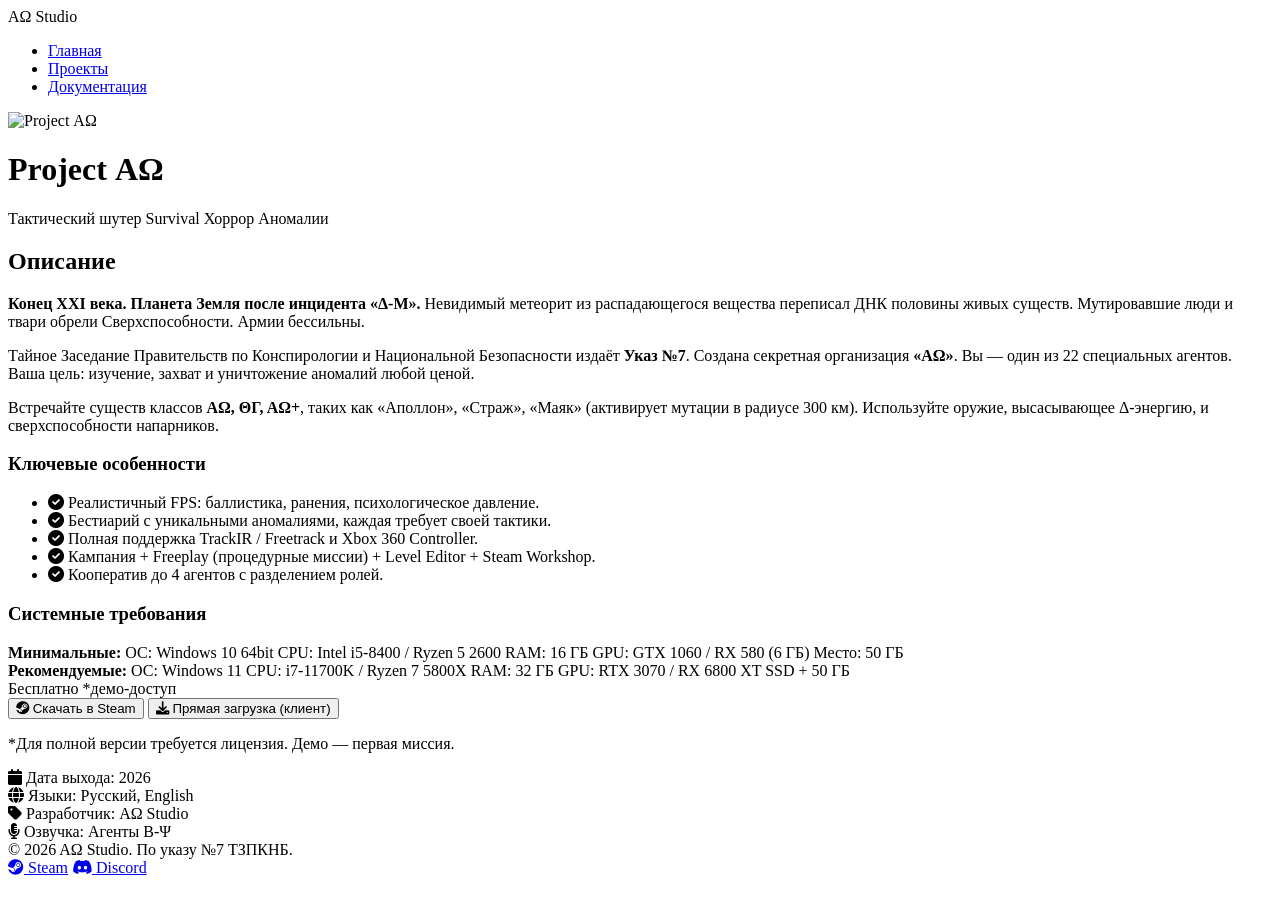
==== game.html @ bbcff34a "Add files via upload" ====
<!DOCTYPE html>
<html lang="ru">
<head>
    <meta charset="UTF-8">
    <meta name="viewport" content="width=device-width, initial-scale=1.0">
    <title>Project ΑΩ — купить / скачать в ΑΩ Studio</title>
    <link rel="stylesheet" href="css/style.css">
    <link rel="stylesheet" href="https://cdnjs.cloudflare.com/ajax/libs/font-awesome/6.0.0-beta3/css/all.min.css">
</head>
<body>
    <header>
        <div class="container header-container">
            <div class="logo">
                <span class="alpha-omega">ΑΩ</span> Studio
            </div>
            <nav>
                <ul>
                    <li><a href="index.html">Главная</a></li>
                    <li><a href="projects.html" class="active">Проекты</a></li>
                    <li><a href="documentation.html">Документация</a></li>
                </ul>
            </nav>
        </div>
    </header>

    <main class="game-page">
        <div class="container game-container">
            <!-- Блок с изображением / трейлером -->
            <div class="game-hero">
                <div class="game-cover">
                    <img src="https://placehold.co/1200x600/0a0f1a/00ffcc?text=PROJECT+ΑΩ+KEY+ART" alt="Project ΑΩ">
                </div>
            </div>

            <div class="game-main">
                <div class="game-left">
                    <h1>Project ΑΩ</h1>
                    <div class="game-tags">
                        <span class="tag">Тактический шутер</span>
                        <span class="tag">Survival</span>
                        <span class="tag">Хоррор</span>
                        <span class="tag">Аномалии</span>
                    </div>
                    <div class="game-description">
                        <h2>Описание</h2>
                        <p><strong>Конец XXI века. Планета Земля после инцидента «Δ‑М».</strong> Невидимый метеорит из распадающегося вещества переписал ДНК половины живых существ. Мутировавшие люди и твари обрели Сверхспособности. Армии бессильны.</p>
                        <p>Тайное Заседание Правительств по Конспирологии и Национальной Безопасности издаёт <strong>Указ №7</strong>. Создана секретная организация <strong>«ΑΩ»</strong>. Вы — один из 22 специальных агентов. Ваша цель: изучение, захват и уничтожение аномалий любой ценой.</p>
                        <p>Встречайте существ классов <strong>ΑΩ, ΘΓ, ΑΩ+</strong>, таких как «Аполлон», «Страж», «Маяк» (активирует мутации в радиусе 300 км). Используйте оружие, высасывающее Δ-энергию, и сверхспособности напарников.</p>
                        <h3>Ключевые особенности</h3>
                        <ul>
                            <li><i class="fas fa-check-circle"></i> Реалистичный FPS: баллистика, ранения, психологическое давление.</li>
                            <li><i class="fas fa-check-circle"></i> Бестиарий с уникальными аномалиями, каждая требует своей тактики.</li>
                            <li><i class="fas fa-check-circle"></i> Полная поддержка TrackIR / Freetrack и Xbox 360 Controller.</li>
                            <li><i class="fas fa-check-circle"></i> Кампания + Freeplay (процедурные миссии) + Level Editor + Steam Workshop.</li>
                            <li><i class="fas fa-check-circle"></i> Кооператив до 4 агентов с разделением ролей.</li>
                        </ul>
                        <h3>Системные требования</h3>
                        <div class="sysreq">
                            <div class="sysreq-min">
                                <strong>Минимальные:</strong>
                                <span>ОС: Windows 10 64bit</span>
                                <span>CPU: Intel i5-8400 / Ryzen 5 2600</span>
                                <span>RAM: 16 ГБ</span>
                                <span>GPU: GTX 1060 / RX 580 (6 ГБ)</span>
                                <span>Место: 50 ГБ</span>
                            </div>
                            <div class="sysreq-rec">
                                <strong>Рекомендуемые:</strong>
                                <span>ОС: Windows 11</span>
                                <span>CPU: i7-11700K / Ryzen 7 5800X</span>
                                <span>RAM: 32 ГБ</span>
                                <span>GPU: RTX 3070 / RX 6800 XT</span>
                                <span>SSD + 50 ГБ</span>
                            </div>
                        </div>
                    </div>
                </div>

                <div class="game-right">
                    <div class="purchase-box">
                        <div class="price">Бесплатно <span> *демо-доступ</span></div>
                        <button class="btn-steam-download" id="downloadBtn">
                            <i class="fab fa-steam"></i> Скачать в Steam
                        </button>
                        <button class="btn-direct" id="directBtn">
                            <i class="fas fa-download"></i> Прямая загрузка (клиент)
                        </button>
                        <p class="notice">*Для полной версии требуется лицензия. Демо — первая миссия.</p>
                        <div class="game-details">
                            <div><i class="fas fa-calendar"></i> Дата выхода: 2026</div>
                            <div><i class="fas fa-globe"></i> Языки: Русский, English</div>
                            <div><i class="fas fa-tag"></i> Разработчик: ΑΩ Studio</div>
                            <div><i class="fas fa-microphone-alt"></i> Озвучка: Агенты Β-Ψ</div>
                        </div>
                    </div>
                </div>
            </div>
        </div>
    </main>

    <footer>
        <div class="container">
            <div class="footer-content">
                <div class="footer-copy">© 2026 ΑΩ Studio. По указу №7 ТЗПКНБ.</div>
                <div class="footer-links">
                    <a href="#"><i class="fab fa-steam"></i> Steam</a>
                    <a href="#"><i class="fab fa-discord"></i> Discord</a>
                </div>
            </div>
        </div>
    </footer>

    <script>
        document.getElementById('downloadBtn').addEventListener('click', () => {
            alert('Перенаправление в Steam...\n(демо-версия Project ΑΩ уже в вашей библиотеке)');
            // Здесь можно вставить реальную ссылку на Steam
        });
        document.getElementById('directBtn').addEventListener('click', () => {
            alert('Начинается загрузка установщика Project ΑΩ (демо 2.8 ГБ)');
        });
    </script>
    <script src="js/main.js"></script>
</body>
</html>
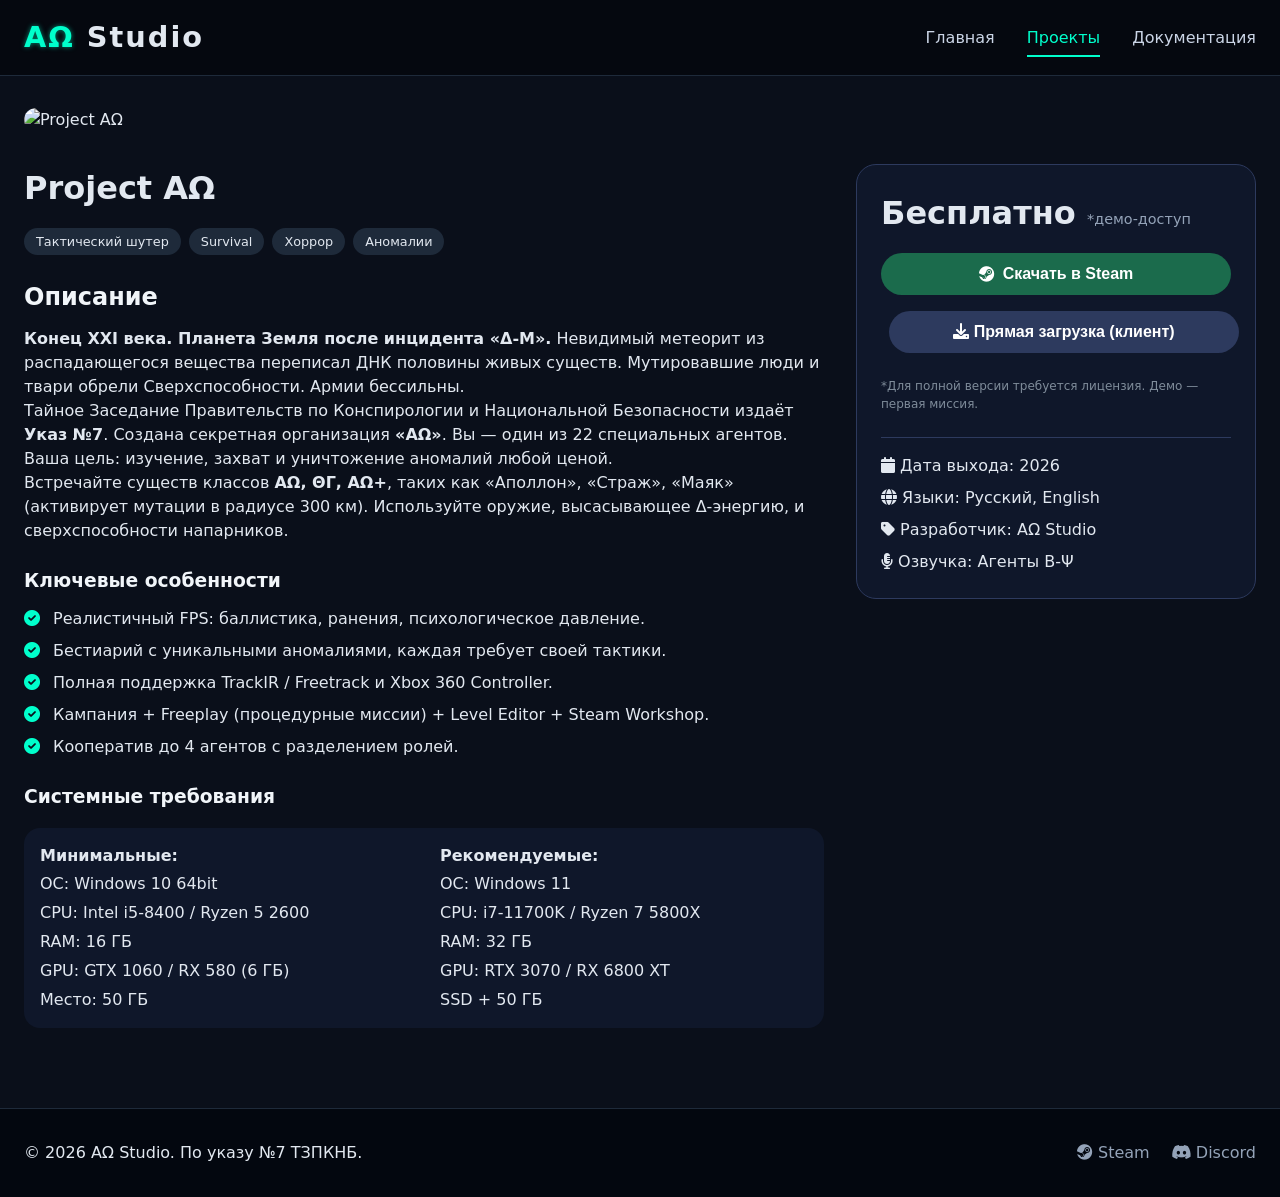
==== commit 3ed5d4ed: "Rename games.html to game.html" ====
--- a/game.html
+++ b/game.html
@@ -121,4 +121,4 @@
     </script>
     <script src="js/main.js"></script>
 </body>
-</html>+</html>
--- a/css/style.css
+++ b/css/style.css
@@ -0,0 +1,461 @@
+* {
+    margin: 0;
+    padding: 0;
+    box-sizing: border-box;
+}
+
+body {
+    background: #0a0f1a;
+    color: #e2e8f0;
+    font-family: 'Segoe UI', 'Inter', system-ui, -apple-system, BlinkMacSystemFont, 'Roboto', sans-serif;
+    line-height: 1.5;
+}
+
+.container {
+    max-width: 1280px;
+    margin: 0 auto;
+    padding: 0 24px;
+}
+
+/* Header */
+header {
+    background: #05080f;
+    border-bottom: 1px solid #1e2a3a;
+    position: sticky;
+    top: 0;
+    z-index: 100;
+    backdrop-filter: blur(4px);
+}
+
+.header-container {
+    display: flex;
+    justify-content: space-between;
+    align-items: center;
+    padding: 1rem 24px;
+    flex-wrap: wrap;
+}
+
+.logo {
+    font-size: 1.8rem;
+    font-weight: 700;
+    letter-spacing: 2px;
+}
+
+.alpha-omega {
+    color: #00ffcc;
+    text-shadow: 0 0 5px #00ffcc88;
+}
+
+nav ul {
+    display: flex;
+    gap: 2rem;
+    list-style: none;
+}
+
+nav a {
+    color: #cbd5e6;
+    text-decoration: none;
+    font-weight: 500;
+    transition: 0.2s;
+    padding: 0.5rem 0;
+    border-bottom: 2px solid transparent;
+}
+
+nav a:hover, nav a.active {
+    color: #00ffcc;
+    border-bottom-color: #00ffcc;
+}
+
+/* Hero */
+.hero {
+    padding: 5rem 0;
+    text-align: center;
+    background: linear-gradient(145deg, #0b1120 0%, #03070f 100%);
+}
+
+.hero h1 {
+    font-size: 4rem;
+    font-weight: 800;
+    letter-spacing: 4px;
+    background: linear-gradient(135deg, #fff, #00ffcc);
+    -webkit-background-clip: text;
+    background-clip: text;
+    color: transparent;
+    margin-bottom: 1rem;
+}
+
+.subtitle {
+    font-size: 1.3rem;
+    color: #94a3b8;
+    margin-bottom: 1.5rem;
+}
+
+.motto {
+    font-size: 1.2rem;
+    border-left: 3px solid #00ffcc;
+    padding-left: 1rem;
+    max-width: 500px;
+    margin: 1rem auto;
+    font-style: italic;
+    color: #cbd5e6;
+}
+
+.btn-primary, .btn-secondary, .btn-steam-download, .btn-direct {
+    display: inline-block;
+    background: #1e2a3a;
+    border: none;
+    color: white;
+    padding: 12px 28px;
+    font-size: 1rem;
+    font-weight: bold;
+    border-radius: 40px;
+    cursor: pointer;
+    transition: all 0.2s;
+    text-decoration: none;
+    margin: 0.5rem;
+}
+
+.btn-primary {
+    background: #00b894;
+    box-shadow: 0 0 8px #00b89488;
+}
+
+.btn-primary:hover {
+    background: #00a081;
+    transform: scale(1.02);
+}
+
+.btn-secondary {
+    background: #2d3a5e;
+}
+
+.btn-secondary:hover {
+    background: #3a4a72;
+}
+
+/* Features */
+.features {
+    display: flex;
+    gap: 2rem;
+    justify-content: center;
+    flex-wrap: wrap;
+    margin-top: 3rem;
+}
+
+.feature {
+    background: #111827;
+    padding: 2rem;
+    border-radius: 20px;
+    width: 280px;
+    text-align: center;
+    border: 1px solid #2d3a5e;
+}
+
+.feature i {
+    font-size: 2.5rem;
+    color: #00ffcc;
+    margin-bottom: 1rem;
+}
+
+.quote-block {
+    background: #050e1a;
+    padding: 4rem 0;
+    text-align: center;
+    font-size: 1.6rem;
+    font-weight: 300;
+    border-top: 1px solid #1e2a3a;
+    border-bottom: 1px solid #1e2a3a;
+}
+
+/* Projects grid */
+.projects-grid {
+    padding: 3rem 0;
+}
+
+.project-card {
+    display: flex;
+    flex-wrap: wrap;
+    background: #0f172a;
+    border-radius: 24px;
+    margin-bottom: 2rem;
+    overflow: hidden;
+    border: 1px solid #2d3a5e;
+    transition: 0.2s;
+    cursor: pointer;
+}
+
+.project-card:hover {
+    border-color: #00ffcc;
+    transform: translateY(-3px);
+}
+
+.project-image {
+    flex: 1 1 300px;
+    position: relative;
+}
+
+.project-image img {
+    width: 100%;
+    height: 100%;
+    object-fit: cover;
+    display: block;
+}
+
+.project-status {
+    position: absolute;
+    top: 16px;
+    right: 16px;
+    background: #00b894;
+    padding: 4px 12px;
+    border-radius: 20px;
+    font-size: 0.8rem;
+    font-weight: bold;
+}
+
+.project-card.disabled .project-status {
+    background: #5a626e;
+}
+
+.project-info {
+    flex: 2 1 400px;
+    padding: 1.5rem;
+}
+
+.project-info h2 {
+    font-size: 1.8rem;
+    margin-bottom: 0.25rem;
+}
+
+.genre {
+    color: #00ffcc;
+    margin-bottom: 1rem;
+}
+
+.project-meta {
+    display: flex;
+    gap: 1rem;
+    margin: 1rem 0;
+    font-size: 0.9rem;
+    color: #94a3b8;
+}
+
+/* Game page (steam-like) */
+.game-container {
+    display: flex;
+    flex-direction: column;
+    padding: 2rem 24px;
+}
+
+.game-hero {
+    margin-bottom: 2rem;
+}
+
+.game-cover img {
+    width: 100%;
+    border-radius: 16px;
+}
+
+.game-main {
+    display: flex;
+    flex-wrap: wrap;
+    gap: 2rem;
+}
+
+.game-left {
+    flex: 2;
+    min-width: 250px;
+}
+
+.game-right {
+    flex: 1;
+    min-width: 280px;
+}
+
+.game-tags {
+    margin: 1rem 0;
+    display: flex;
+    flex-wrap: wrap;
+    gap: 0.5rem;
+}
+
+.tag {
+    background: #1e2a3a;
+    padding: 4px 12px;
+    border-radius: 20px;
+    font-size: 0.8rem;
+}
+
+.game-description h2, .game-description h3 {
+    margin-top: 1.5rem;
+    margin-bottom: 0.75rem;
+    color: #f1f5f9;
+}
+
+.game-description ul {
+    list-style: none;
+    padding-left: 0;
+}
+
+.game-description li {
+    margin: 0.5rem 0;
+}
+
+.game-description li i {
+    color: #00ffcc;
+    margin-right: 8px;
+}
+
+.sysreq {
+    display: flex;
+    flex-wrap: wrap;
+    gap: 2rem;
+    background: #0f172a;
+    padding: 1rem;
+    border-radius: 16px;
+    margin-top: 1rem;
+}
+
+.sysreq-min, .sysreq-rec {
+    flex: 1;
+    display: flex;
+    flex-direction: column;
+    gap: 0.3rem;
+}
+
+.purchase-box {
+    background: #0f172a;
+    border-radius: 20px;
+    padding: 1.5rem;
+    border: 1px solid #2d3a5e;
+    position: sticky;
+    top: 100px;
+}
+
+.price {
+    font-size: 2rem;
+    font-weight: bold;
+    margin-bottom: 1rem;
+}
+
+.price span {
+    font-size: 0.9rem;
+    font-weight: normal;
+    color: #94a3b8;
+}
+
+.btn-steam-download {
+    background: #1b6b4c;
+    width: 100%;
+    margin: 0.5rem 0;
+    display: flex;
+    align-items: center;
+    justify-content: center;
+    gap: 8px;
+}
+
+.btn-direct {
+    background: #2d3a5e;
+    width: 100%;
+}
+
+.notice {
+    font-size: 0.75rem;
+    color: #7f8c9a;
+    margin-top: 1rem;
+}
+
+.game-details {
+    margin-top: 1.5rem;
+    border-top: 1px solid #2d3a5e;
+    padding-top: 1rem;
+    display: flex;
+    flex-direction: column;
+    gap: 0.5rem;
+}
+
+/* Documentation iframe grid */
+.docs-grid {
+    padding: 2rem 0;
+}
+
+.doc-card {
+    background: #0c1122;
+    border-radius: 20px;
+    margin-bottom: 2rem;
+    overflow: hidden;
+    border: 1px solid #2a3a5a;
+}
+
+.doc-title {
+    background: #050a15;
+    padding: 1rem 1.5rem;
+    font-weight: bold;
+    font-size: 1.2rem;
+    border-bottom: 1px solid #2a3a5a;
+    display: flex;
+    justify-content: space-between;
+    align-items: center;
+    flex-wrap: wrap;
+}
+
+.doc-title i {
+    margin-right: 10px;
+    color: #00ffcc;
+}
+
+.doc-date {
+    font-size: 0.8rem;
+    color: #7f8c9a;
+}
+
+iframe {
+    display: block;
+    width: 100%;
+    background: #0a0f1a;
+}
+
+/* Footer */
+footer {
+    background: #03070f;
+    border-top: 1px solid #1e2a3a;
+    padding: 2rem 0;
+    margin-top: 3rem;
+}
+
+.footer-content {
+    display: flex;
+    justify-content: space-between;
+    align-items: center;
+    flex-wrap: wrap;
+    gap: 1rem;
+}
+
+.footer-links a {
+    color: #94a3b8;
+    margin-left: 1rem;
+    text-decoration: none;
+}
+
+.footer-links a:hover {
+    color: #00ffcc;
+}
+
+/* адаптивность */
+@media (max-width: 768px) {
+    .header-container {
+        flex-direction: column;
+        gap: 1rem;
+    }
+    .hero h1 {
+        font-size: 2.5rem;
+    }
+    .project-card {
+        flex-direction: column;
+    }
+    .game-main {
+        flex-direction: column;
+    }
+    .purchase-box {
+        position: static;
+    }
+}
